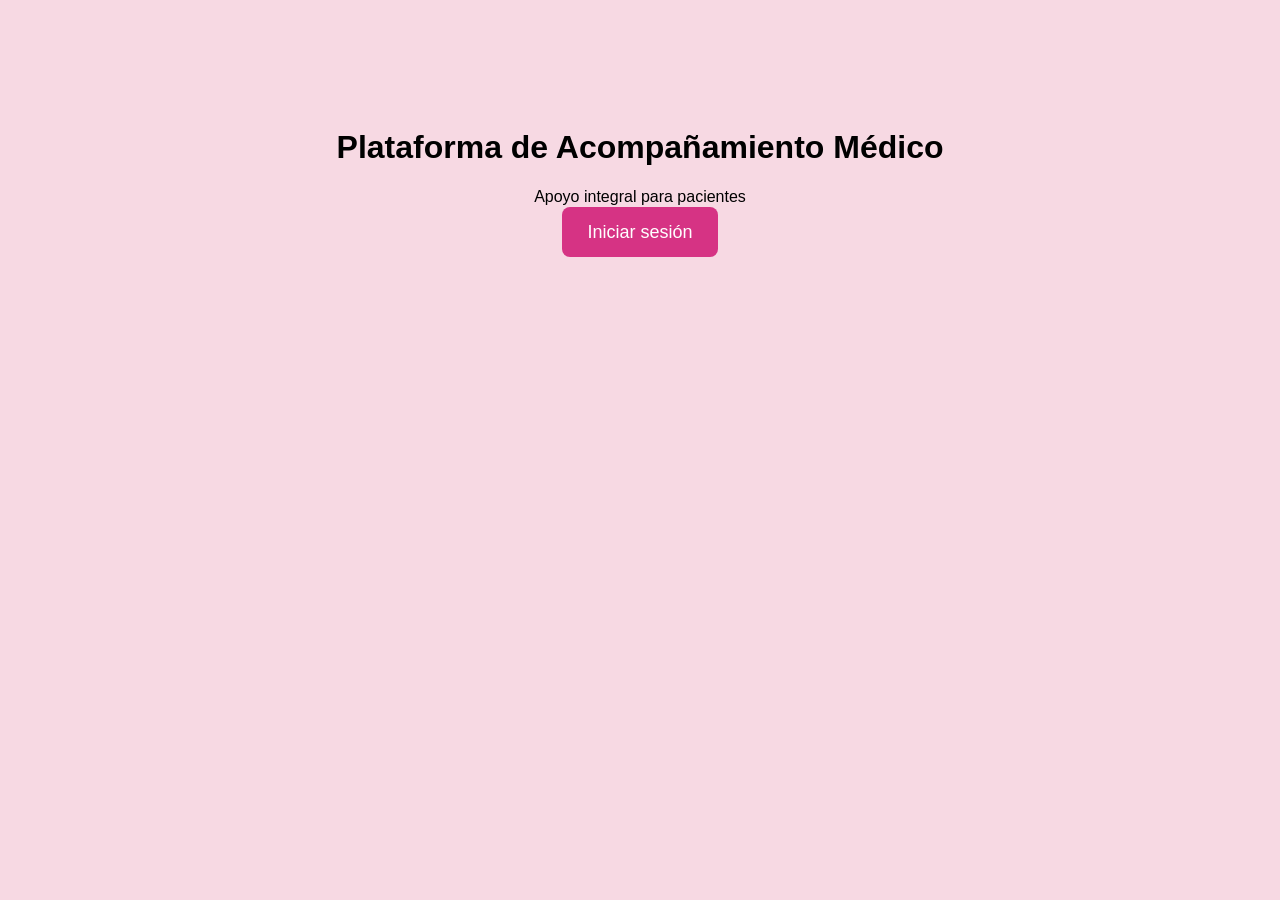
==== src/main/resources/static/index.html @ 8a2eaa22 "Conexión MySQL configurada y modelos agregados" ====
<!DOCTYPE html>
<html lang="es">
<head>
    <meta charset="UTF-8">
    <title>Plataforma de Acompañamiento Médico</title>
    <link rel="stylesheet" href="css/styles.css">
</head>
<body>

    <h1>Plataforma de Acompañamiento Médico</h1>
    <p>Apoyo integral para pacientes</p>

    <a href="login.html" class="btn">Iniciar sesión</a>

</body>
</html>
---- src/main/resources/static/css/styles.css ----
body {
    font-family: Arial, sans-serif;
    background-color: #f7d9e3;
    text-align: center;
    padding-top: 100px;
}

.btn {
    background-color: #d63384;
    color: white;
    padding: 15px 25px;
    text-decoration: none;
    border-radius: 8px;
    font-size: 18px;
}

.menu {
    list-style: none;
    padding: 0;
}

.menu li {
    margin: 15px 0;
}

.menu a {
    text-decoration: none;
    color: #d63384;
    font-size: 20px;
    font-weight: bold;
}

.alert {
    background-color: #fff3cd;
    border: 1px solid #ffeeba;
    padding: 20px;
    border-radius: 6px;
    margin-top: 20px;
}
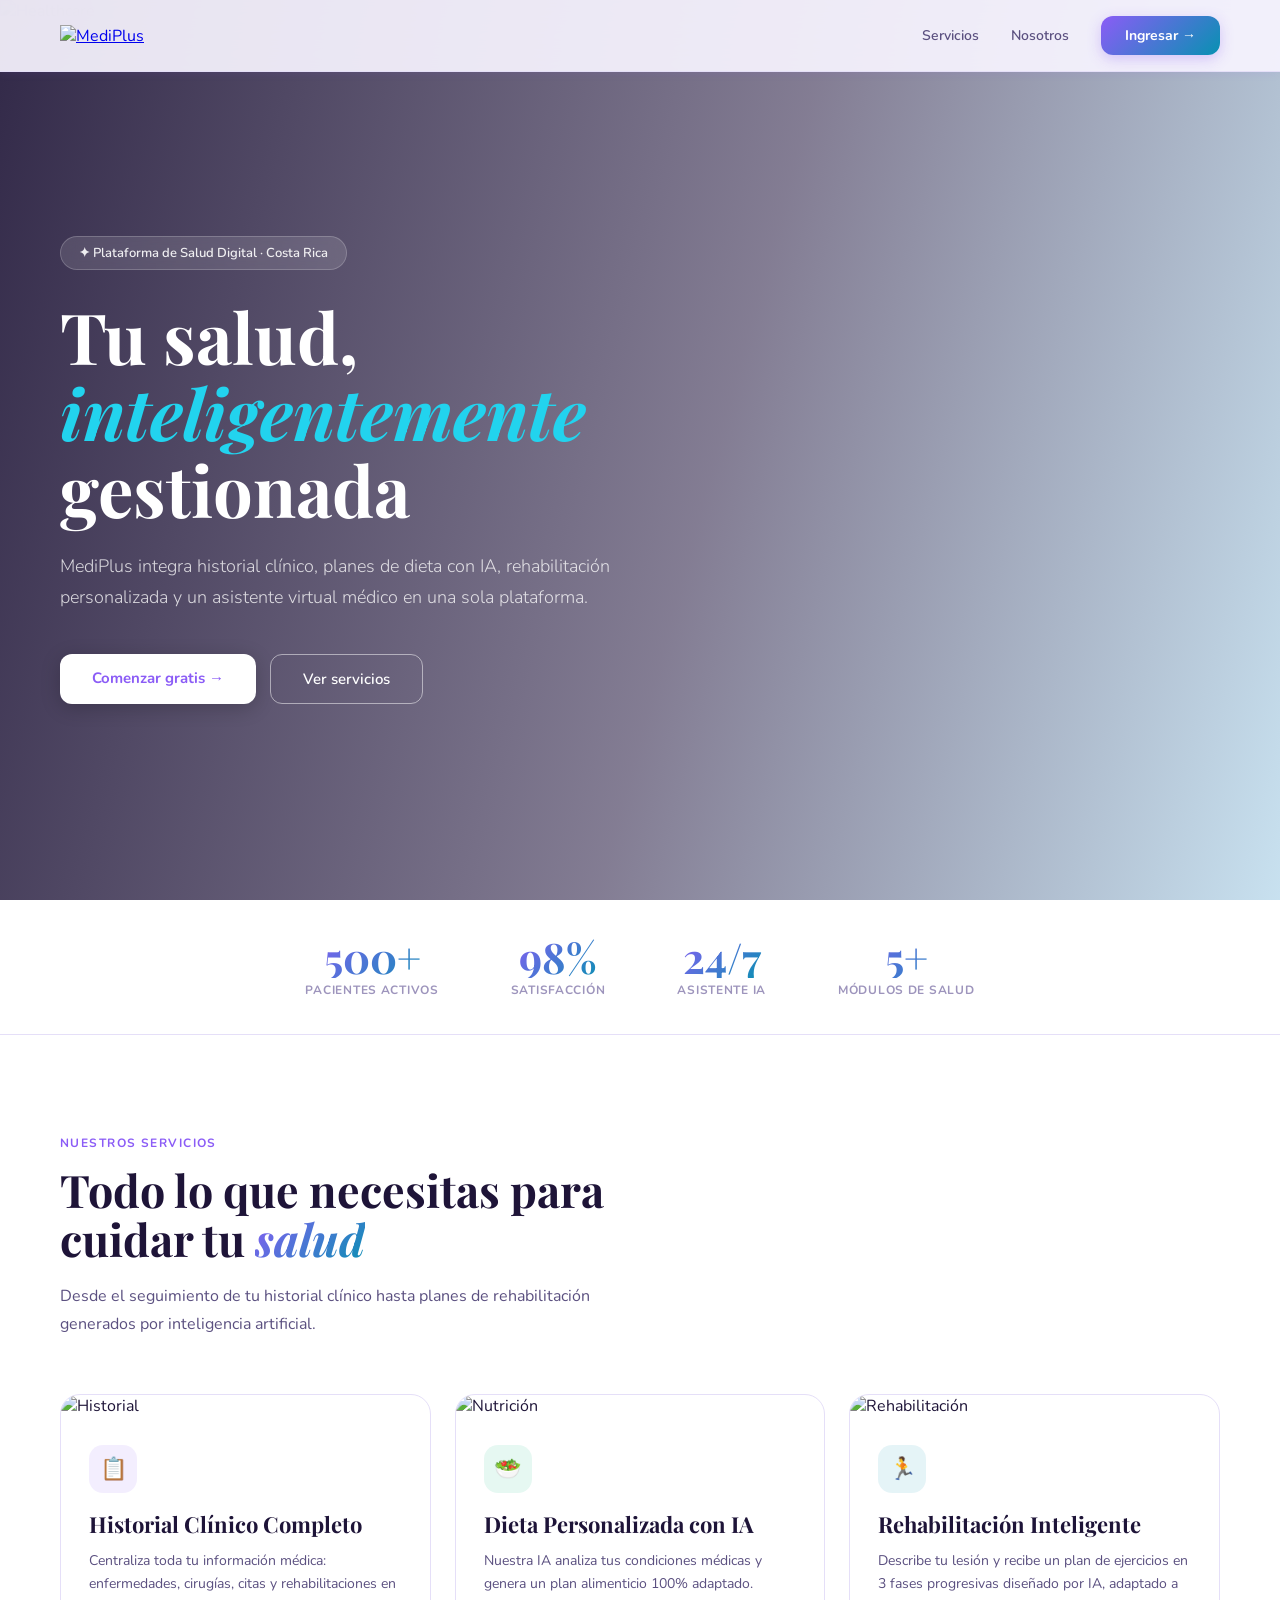
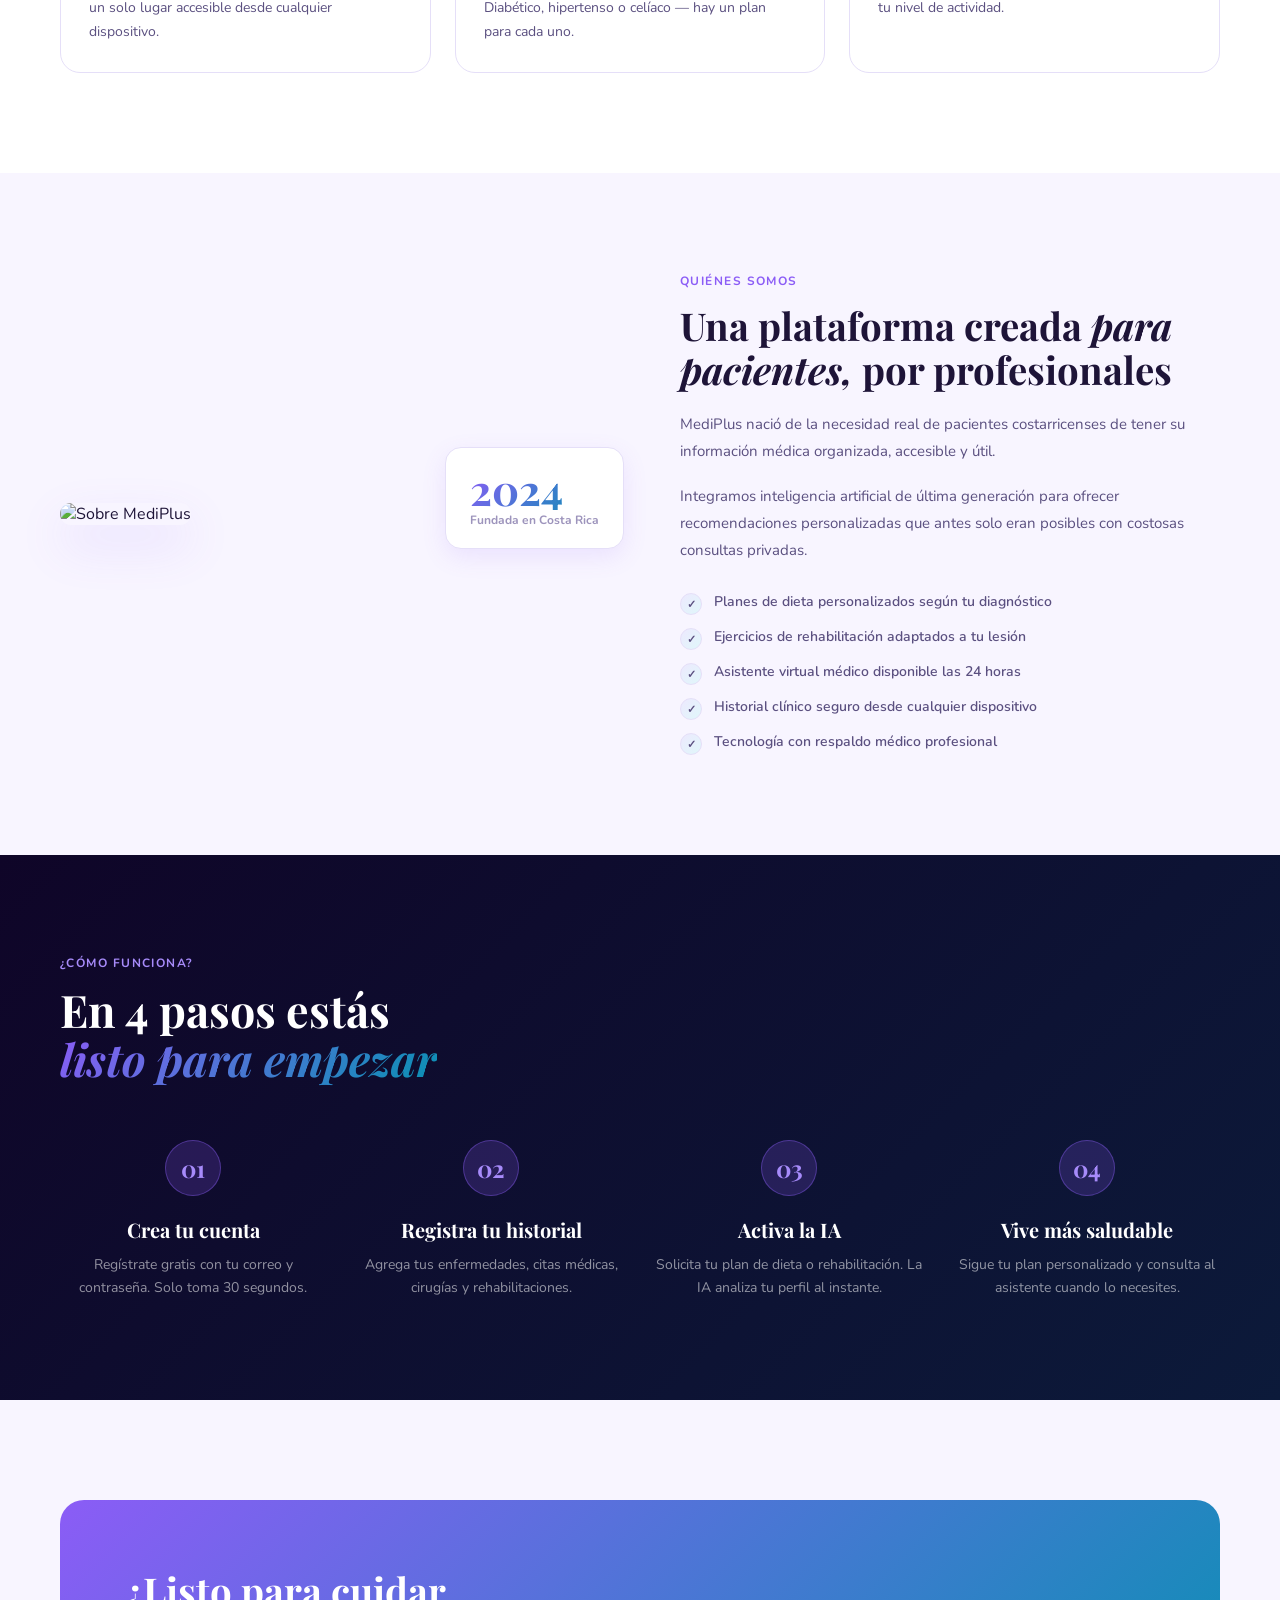
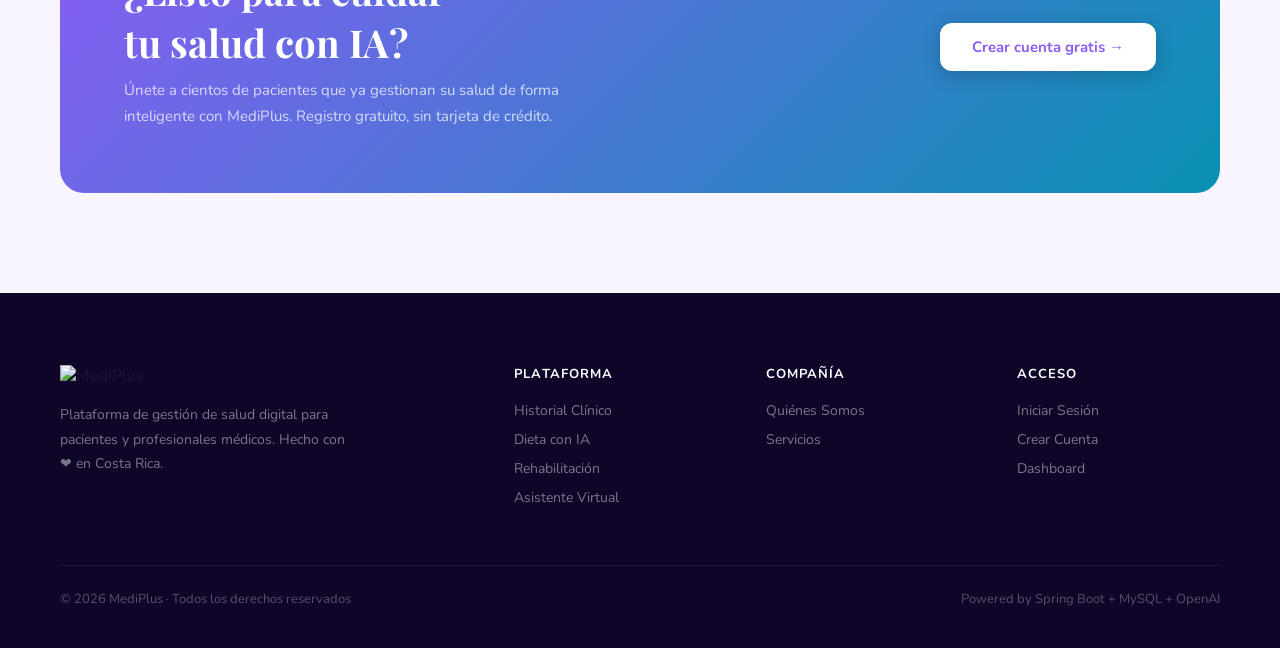
==== commit 76a6d856: "Proyecto" ====
--- a/src/main/resources/static/index.html
+++ b/src/main/resources/static/index.html
@@ -1,16 +1,364 @@
 <!DOCTYPE html>
 <html lang="es">
 <head>
-    <meta charset="UTF-8">
-    <title>Plataforma de Acompañamiento Médico</title>
-    <link rel="stylesheet" href="css/styles.css">
+  <meta charset="UTF-8">
+  <meta name="viewport" content="width=device-width, initial-scale=1.0">
+  <title>MediPlus — Plataforma Médica</title>
+  <link href="https://fonts.googleapis.com/css2?family=Nunito:wght@300;400;500;600;700;800&family=Playfair+Display:ital,wght@0,600;0,700;1,600&display=swap" rel="stylesheet">
+  <style>
+    :root {
+      --purple: #8b5cf6; --purple-light: #a78bfa;
+      --teal: #0891b2; --teal-light: #22d3ee;
+      --pink: #ec4899;
+      --bg: #f8f5ff; --surface: #ffffff; --surface2: #f3f0ff;
+      --border: #e5dff8;
+      --text: #1e1438; --text-soft: #5b5080; --text-muted: #9d94bc;
+      --grad-main: linear-gradient(135deg, #8b5cf6 0%, #0891b2 100%);
+      --grad-soft: linear-gradient(135deg, #ede9fe 0%, #e0f7fa 100%);
+      --shadow-sm: 0 2px 8px rgba(139,92,246,0.08);
+      --shadow-md: 0 8px 24px rgba(139,92,246,0.12);
+      --shadow-lg: 0 20px 48px rgba(139,92,246,0.16);
+    }
+    * { margin: 0; padding: 0; box-sizing: border-box; }
+    body { font-family: 'Nunito', sans-serif; background: var(--bg); color: var(--text); overflow-x: hidden; }
+
+    /* NAV */
+    nav {
+      position: fixed; top: 0; left: 0; right: 0;
+      padding: 0 60px; height: 72px;
+      display: flex; align-items: center; justify-content: space-between;
+      background: rgba(248,245,255,0.92);
+      backdrop-filter: blur(20px);
+      border-bottom: 1px solid var(--border);
+      z-index: 100;
+      box-shadow: var(--shadow-sm);
+    }
+    .nav-logo img { height: 48px; object-fit: contain; }
+    .nav-links { display: flex; align-items: center; gap: 32px; }
+    .nav-link-item { font-size: 14px; font-weight: 600; color: var(--text-soft); text-decoration: none; transition: color 0.2s; }
+    .nav-link-item:hover { color: var(--purple); }
+    .nav-btn {
+      background: var(--grad-main); color: white;
+      padding: 10px 24px; border-radius: 12px;
+      text-decoration: none; font-size: 14px; font-weight: 700;
+      box-shadow: 0 4px 14px rgba(139,92,246,0.3);
+      transition: all 0.2s;
+    }
+    .nav-btn:hover { transform: translateY(-1px); box-shadow: 0 6px 20px rgba(139,92,246,0.4); }
+
+    /* HERO */
+    .hero {
+      position: relative; min-height: 100vh;
+      display: flex; align-items: center;
+      overflow: hidden;
+    }
+    .hero-bg { position: absolute; inset: 0; }
+    .hero-bg img { width: 100%; height: 100%; object-fit: cover; }
+    .hero-bg::after {
+      content: ''; position: absolute; inset: 0;
+      background: linear-gradient(105deg, rgba(15,5,40,0.85) 0%, rgba(15,5,40,0.5) 55%, rgba(8,145,178,0.2) 100%);
+    }
+    .hero-content { position: relative; z-index: 2; padding: 140px 60px 100px; max-width: 760px; }
+    .hero-badge {
+      display: inline-flex; align-items: center; gap: 8px;
+      background: rgba(255,255,255,0.12); border: 1px solid rgba(255,255,255,0.2);
+      backdrop-filter: blur(8px); border-radius: 20px;
+      padding: 7px 18px; font-size: 13px; font-weight: 600;
+      color: rgba(255,255,255,0.9); margin-bottom: 28px;
+    }
+    .hero h1 {
+      font-family: 'Playfair Display', serif;
+      font-size: clamp(44px, 5.5vw, 72px);
+      line-height: 1.08; color: white; margin-bottom: 24px;
+    }
+    .hero h1 em { font-style: italic; color: #22d3ee; }
+    .hero p {
+      font-size: 18px; line-height: 1.75;
+      color: rgba(255,255,255,0.78);
+      max-width: 560px; margin-bottom: 40px; font-weight: 300;
+    }
+    .hero-btns { display: flex; gap: 14px; flex-wrap: wrap; }
+    .btn-white {
+      background: white; color: var(--purple);
+      padding: 14px 32px; border-radius: 12px;
+      font-size: 15px; font-weight: 700;
+      text-decoration: none; display: inline-block;
+      box-shadow: 0 4px 20px rgba(0,0,0,0.2);
+      transition: all 0.2s;
+    }
+    .btn-white:hover { transform: translateY(-2px); box-shadow: 0 8px 28px rgba(0,0,0,0.25); }
+    .btn-outline-white {
+      background: transparent; color: white;
+      padding: 14px 32px; border-radius: 12px;
+      font-size: 15px; font-weight: 600;
+      text-decoration: none; display: inline-block;
+      border: 1.5px solid rgba(255,255,255,0.5);
+      transition: all 0.2s;
+    }
+    .btn-outline-white:hover { background: rgba(255,255,255,0.1); border-color: white; }
+
+    /* TRUST STRIP */
+    .trust {
+      background: white; border-bottom: 1px solid var(--border);
+      padding: 36px 60px;
+      display: flex; justify-content: center; gap: 72px; flex-wrap: wrap;
+    }
+    .trust-item { text-align: center; }
+    .trust-num {
+      font-family: 'Playfair Display', serif; font-size: 42px; font-weight: 700;
+      background: var(--grad-main);
+      -webkit-background-clip: text; -webkit-text-fill-color: transparent; background-clip: text;
+      line-height: 1;
+    }
+    .trust-label { font-size: 12px; font-weight: 700; color: var(--text-muted); margin-top: 4px; text-transform: uppercase; letter-spacing: 0.06em; }
+
+    /* SECTIONS */
+    .section { padding: 100px 60px; }
+    .section-inner { max-width: 1200px; margin: 0 auto; }
+    .eyebrow { font-size: 12px; font-weight: 700; color: var(--purple); text-transform: uppercase; letter-spacing: 0.12em; margin-bottom: 14px; }
+    .section-title { font-family: 'Playfair Display', serif; font-size: clamp(32px, 3.5vw, 50px); line-height: 1.1; margin-bottom: 18px; }
+    .section-title em { font-style: italic; background: var(--grad-main); -webkit-background-clip: text; -webkit-text-fill-color: transparent; background-clip: text; }
+    .section-sub { font-size: 16px; color: var(--text-soft); line-height: 1.75; max-width: 580px; }
+
+    /* SERVICES */
+    .services-grid { display: grid; grid-template-columns: repeat(3,1fr); gap: 24px; margin-top: 56px; }
+    .service-card { background: white; border: 1px solid var(--border); border-radius: 20px; overflow: hidden; transition: all 0.3s; }
+    .service-card:hover { transform: translateY(-6px); box-shadow: var(--shadow-lg); border-color: var(--purple-light); }
+    .service-img { width: 100%; height: 200px; object-fit: cover; }
+    .service-body { padding: 28px; }
+    .service-icon { width: 48px; height: 48px; border-radius: 14px; display: flex; align-items: center; justify-content: center; font-size: 22px; margin-bottom: 16px; }
+    .service-body h3 { font-family: 'Playfair Display', serif; font-size: 22px; margin-bottom: 10px; }
+    .service-body p { font-size: 14px; color: var(--text-soft); line-height: 1.7; }
+
+    /* ABOUT */
+    .about-grid { display: grid; grid-template-columns: 1fr 1fr; gap: 80px; align-items: center; }
+    .about-img-wrap { position: relative; }
+    .about-img { width: 100%; border-radius: 20px; object-fit: cover; height: 520px; box-shadow: var(--shadow-lg); }
+    .about-badge {
+      position: absolute; bottom: -24px; right: -24px;
+      background: white; border: 1px solid var(--border);
+      border-radius: 16px; padding: 20px 24px; box-shadow: var(--shadow-md);
+    }
+    .about-badge-num {
+      font-family: 'Playfair Display', serif; font-size: 42px; font-weight: 700;
+      background: var(--grad-main); -webkit-background-clip: text; -webkit-text-fill-color: transparent; background-clip: text; line-height: 1;
+    }
+    .about-badge-lbl { font-size: 12px; font-weight: 700; color: var(--text-muted); margin-top: 2px; }
+    .about-text h2 { font-family: 'Playfair Display', serif; font-size: clamp(30px, 3vw, 46px); line-height: 1.15; margin-bottom: 20px; }
+    .about-text p { font-size: 15px; color: var(--text-soft); line-height: 1.8; margin-bottom: 18px; }
+    .about-checks { display: flex; flex-direction: column; gap: 12px; margin-top: 28px; }
+    .about-check { display: flex; align-items: flex-start; gap: 12px; font-size: 14px; color: var(--text-soft); font-weight: 600; }
+    .check-dot { width: 22px; height: 22px; border-radius: 50%; background: var(--grad-soft); border: 1px solid var(--border); display: flex; align-items: center; justify-content: center; font-size: 11px; flex-shrink: 0; margin-top: 1px; }
+
+    /* HOW IT WORKS */
+    .how-bg { background: linear-gradient(135deg, #0f0528 0%, #0c1a3a 100%); }
+    .steps { display: grid; grid-template-columns: repeat(4,1fr); gap: 32px; margin-top: 56px; }
+    .step { text-align: center; }
+    .step-num {
+      width: 56px; height: 56px; border-radius: 50%;
+      background: rgba(139,92,246,0.2); border: 1px solid rgba(139,92,246,0.4);
+      display: flex; align-items: center; justify-content: center;
+      font-family: 'Playfair Display', serif; font-size: 24px; font-weight: 700;
+      color: var(--purple-light); margin: 0 auto 20px;
+    }
+    .step h3 { font-family: 'Playfair Display', serif; font-size: 20px; color: white; margin-bottom: 10px; }
+    .step p { font-size: 14px; color: rgba(255,255,255,0.55); line-height: 1.7; }
+
+    /* CTA */
+    .cta-banner {
+      background: var(--grad-main); border-radius: 24px; padding: 64px;
+      display: flex; align-items: center; justify-content: space-between;
+      gap: 40px; flex-wrap: wrap;
+    }
+    .cta-banner h2 { font-family: 'Playfair Display', serif; font-size: clamp(26px, 3vw, 42px); color: white; }
+    .cta-banner p { font-size: 15px; color: rgba(255,255,255,0.75); margin-top: 10px; max-width: 480px; line-height: 1.7; }
+    .btn-cta {
+      background: white; color: var(--purple); padding: 14px 32px;
+      border-radius: 12px; font-size: 15px; font-weight: 700;
+      text-decoration: none; white-space: nowrap;
+      box-shadow: 0 4px 20px rgba(0,0,0,0.2); transition: all 0.2s;
+    }
+    .btn-cta:hover { transform: translateY(-2px); }
+
+    /* FOOTER */
+    .footer { background: #0f0528; padding: 72px 60px 40px; }
+    .footer-grid { display: grid; grid-template-columns: 2fr 1fr 1fr 1fr; gap: 48px; max-width: 1200px; margin: 0 auto; }
+    .footer-brand p { font-size: 14px; color: rgba(255,255,255,0.45); line-height: 1.75; margin-top: 16px; max-width: 300px; }
+    .footer-col h4 { font-size: 13px; font-weight: 700; color: white; margin-bottom: 18px; text-transform: uppercase; letter-spacing: 0.08em; }
+    .footer-col a { display: block; font-size: 14px; color: rgba(255,255,255,0.45); text-decoration: none; margin-bottom: 10px; transition: color 0.2s; }
+    .footer-col a:hover { color: var(--purple-light); }
+    .footer-bottom { max-width: 1200px; margin: 48px auto 0; padding-top: 24px; border-top: 1px solid rgba(255,255,255,0.08); display: flex; justify-content: space-between; align-items: center; flex-wrap: wrap; gap: 12px; }
+    .footer-bottom span { font-size: 13px; color: rgba(255,255,255,0.3); }
+
+    @media (max-width: 900px) {
+      nav { padding: 0 24px; }
+      .section { padding: 60px 24px; }
+      .services-grid, .steps { grid-template-columns: 1fr; }
+      .about-grid { grid-template-columns: 1fr; }
+      .hero-content { padding: 120px 24px 80px; }
+      .trust { padding: 28px 24px; gap: 32px; }
+      .footer-grid { grid-template-columns: 1fr 1fr; gap: 32px; }
+      .footer { padding: 48px 24px 32px; }
+    }
+  </style>
 </head>
 <body>
 
-    <h1>Plataforma de Acompañamiento Médico</h1>
-    <p>Apoyo integral para pacientes</p>
-
-    <a href="login.html" class="btn">Iniciar sesión</a>
+<!-- NAV -->
+<nav>
+  <a href="index.html" class="nav-logo"><img src="img/logo.jpeg" alt="MediPlus"></a>
+  <div class="nav-links">
+    <a href="#servicios" class="nav-link-item">Servicios</a>
+    <a href="#nosotros" class="nav-link-item">Nosotros</a>
+    <a href="login.html" class="nav-btn">Ingresar →</a>
+  </div>
+</nav>
+
+<!-- HERO -->
+<section class="hero">
+  <div class="hero-bg">
+    <img src="https://images.unsplash.com/photo-1631217868264-e5b90bb7e133?w=1400&q=80" alt="Healthcare">
+  </div>
+  <div class="hero-content">
+    <div class="hero-badge">✦ Plataforma de Salud Digital · Costa Rica</div>
+    <h1>Tu salud,<br><em>inteligentemente</em><br>gestionada</h1>
+    <p>MediPlus integra historial clínico, planes de dieta con IA, rehabilitación personalizada y un asistente virtual médico en una sola plataforma.</p>
+    <div class="hero-btns">
+      <a href="login.html" class="btn-white">Comenzar gratis →</a>
+      <a href="#servicios" class="btn-outline-white">Ver servicios</a>
+    </div>
+  </div>
+</section>
+
+<!-- TRUST STRIP -->
+<div class="trust">
+  <div class="trust-item"><div class="trust-num">500+</div><div class="trust-label">Pacientes activos</div></div>
+  <div class="trust-item"><div class="trust-num">98%</div><div class="trust-label">Satisfacción</div></div>
+  <div class="trust-item"><div class="trust-num">24/7</div><div class="trust-label">Asistente IA</div></div>
+  <div class="trust-item"><div class="trust-num">5+</div><div class="trust-label">Módulos de salud</div></div>
+</div>
+
+<!-- SERVICIOS -->
+<section class="section" id="servicios" style="background:white;">
+  <div class="section-inner">
+    <div class="eyebrow">Nuestros Servicios</div>
+    <h2 class="section-title">Todo lo que necesitas para<br>cuidar tu <em>salud</em></h2>
+    <p class="section-sub">Desde el seguimiento de tu historial clínico hasta planes de rehabilitación generados por inteligencia artificial.</p>
+    <div class="services-grid">
+      <div class="service-card">
+        <img src="https://images.unsplash.com/photo-1622253692010-333f2da6031d?w=800&q=80" alt="Historial" class="service-img">
+        <div class="service-body">
+          <div class="service-icon" style="background:rgba(139,92,246,0.1);">📋</div>
+          <h3>Historial Clínico Completo</h3>
+          <p>Centraliza toda tu información médica: enfermedades, cirugías, citas y rehabilitaciones en un solo lugar accesible desde cualquier dispositivo.</p>
+        </div>
+      </div>
+      <div class="service-card">
+        <img src="https://images.unsplash.com/photo-1490645935967-10de6ba17061?w=800&q=80" alt="Nutrición" class="service-img">
+        <div class="service-body">
+          <div class="service-icon" style="background:rgba(16,185,129,0.1);">🥗</div>
+          <h3>Dieta Personalizada con IA</h3>
+          <p>Nuestra IA analiza tus condiciones médicas y genera un plan alimenticio 100% adaptado. Diabético, hipertenso o celíaco — hay un plan para cada uno.</p>
+        </div>
+      </div>
+      <div class="service-card">
+        <img src="https://images.unsplash.com/photo-1571019613454-1cb2f99b2d8b?w=800&q=80" alt="Rehabilitación" class="service-img">
+        <div class="service-body">
+          <div class="service-icon" style="background:rgba(8,145,178,0.1);">🏃</div>
+          <h3>Rehabilitación Inteligente</h3>
+          <p>Describe tu lesión y recibe un plan de ejercicios en 3 fases progresivas diseñado por IA, adaptado a tu nivel de actividad.</p>
+        </div>
+      </div>
+    </div>
+  </div>
+</section>
+
+<!-- NOSOTROS -->
+<section class="section" id="nosotros">
+  <div class="section-inner">
+    <div class="about-grid">
+      <div class="about-img-wrap">
+        <img src="https://images.unsplash.com/photo-1576091160399-112ba8d25d1d?w=900&q=80" alt="Sobre MediPlus" class="about-img">
+        <div class="about-badge">
+          <div class="about-badge-num">2024</div>
+          <div class="about-badge-lbl">Fundada en Costa Rica</div>
+        </div>
+      </div>
+      <div class="about-text">
+        <div class="eyebrow">Quiénes Somos</div>
+        <h2>Una plataforma creada <em>para pacientes,</em> por profesionales</h2>
+        <p>MediPlus nació de la necesidad real de pacientes costarricenses de tener su información médica organizada, accesible y útil.</p>
+        <p>Integramos inteligencia artificial de última generación para ofrecer recomendaciones personalizadas que antes solo eran posibles con costosas consultas privadas.</p>
+        <div class="about-checks">
+          <div class="about-check"><div class="check-dot">✓</div>Planes de dieta personalizados según tu diagnóstico</div>
+          <div class="about-check"><div class="check-dot">✓</div>Ejercicios de rehabilitación adaptados a tu lesión</div>
+          <div class="about-check"><div class="check-dot">✓</div>Asistente virtual médico disponible las 24 horas</div>
+          <div class="about-check"><div class="check-dot">✓</div>Historial clínico seguro desde cualquier dispositivo</div>
+          <div class="about-check"><div class="check-dot">✓</div>Tecnología con respaldo médico profesional</div>
+        </div>
+      </div>
+    </div>
+  </div>
+</section>
+
+<!-- COMO FUNCIONA -->
+<section class="section how-bg">
+  <div class="section-inner">
+    <div class="eyebrow" style="color:#a78bfa;">¿Cómo funciona?</div>
+    <h2 class="section-title" style="color:white;">En 4 pasos estás<br><em>listo para empezar</em></h2>
+    <div class="steps">
+      <div class="step"><div class="step-num">01</div><h3>Crea tu cuenta</h3><p>Regístrate gratis con tu correo y contraseña. Solo toma 30 segundos.</p></div>
+      <div class="step"><div class="step-num">02</div><h3>Registra tu historial</h3><p>Agrega tus enfermedades, citas médicas, cirugías y rehabilitaciones.</p></div>
+      <div class="step"><div class="step-num">03</div><h3>Activa la IA</h3><p>Solicita tu plan de dieta o rehabilitación. La IA analiza tu perfil al instante.</p></div>
+      <div class="step"><div class="step-num">04</div><h3>Vive más saludable</h3><p>Sigue tu plan personalizado y consulta al asistente cuando lo necesites.</p></div>
+    </div>
+  </div>
+</section>
+
+<!-- CTA -->
+<section class="section">
+  <div class="section-inner">
+    <div class="cta-banner">
+      <div>
+        <h2>¿Listo para cuidar<br>tu salud con IA?</h2>
+        <p>Únete a cientos de pacientes que ya gestionan su salud de forma inteligente con MediPlus. Registro gratuito, sin tarjeta de crédito.</p>
+      </div>
+      <a href="login.html" class="btn-cta">Crear cuenta gratis →</a>
+    </div>
+  </div>
+</section>
+
+<!-- FOOTER -->
+<footer class="footer">
+  <div class="footer-grid">
+    <div class="footer-brand">
+      <img src="img/logo.jpeg" alt="MediPlus" style="height:44px;object-fit:contain;">
+      <p>Plataforma de gestión de salud digital para pacientes y profesionales médicos. Hecho con ❤ en Costa Rica.</p>
+    </div>
+    <div class="footer-col">
+      <h4>Plataforma</h4>
+      <a href="dashboard.html">Historial Clínico</a>
+      <a href="nutrition.html">Dieta con IA</a>
+      <a href="rehabilitation.html">Rehabilitación</a>
+      <a href="chat.html">Asistente Virtual</a>
+    </div>
+    <div class="footer-col">
+      <h4>Compañía</h4>
+      <a href="#nosotros">Quiénes Somos</a>
+      <a href="#servicios">Servicios</a>
+    </div>
+    <div class="footer-col">
+      <h4>Acceso</h4>
+      <a href="login.html">Iniciar Sesión</a>
+      <a href="login.html">Crear Cuenta</a>
+      <a href="dashboard.html">Dashboard</a>
+    </div>
+  </div>
+  <div class="footer-bottom">
+    <span>© 2026 MediPlus · Todos los derechos reservados</span>
+    <span>Powered by Spring Boot + MySQL + OpenAI</span>
+  </div>
+</footer>
 
 </body>
 </html>
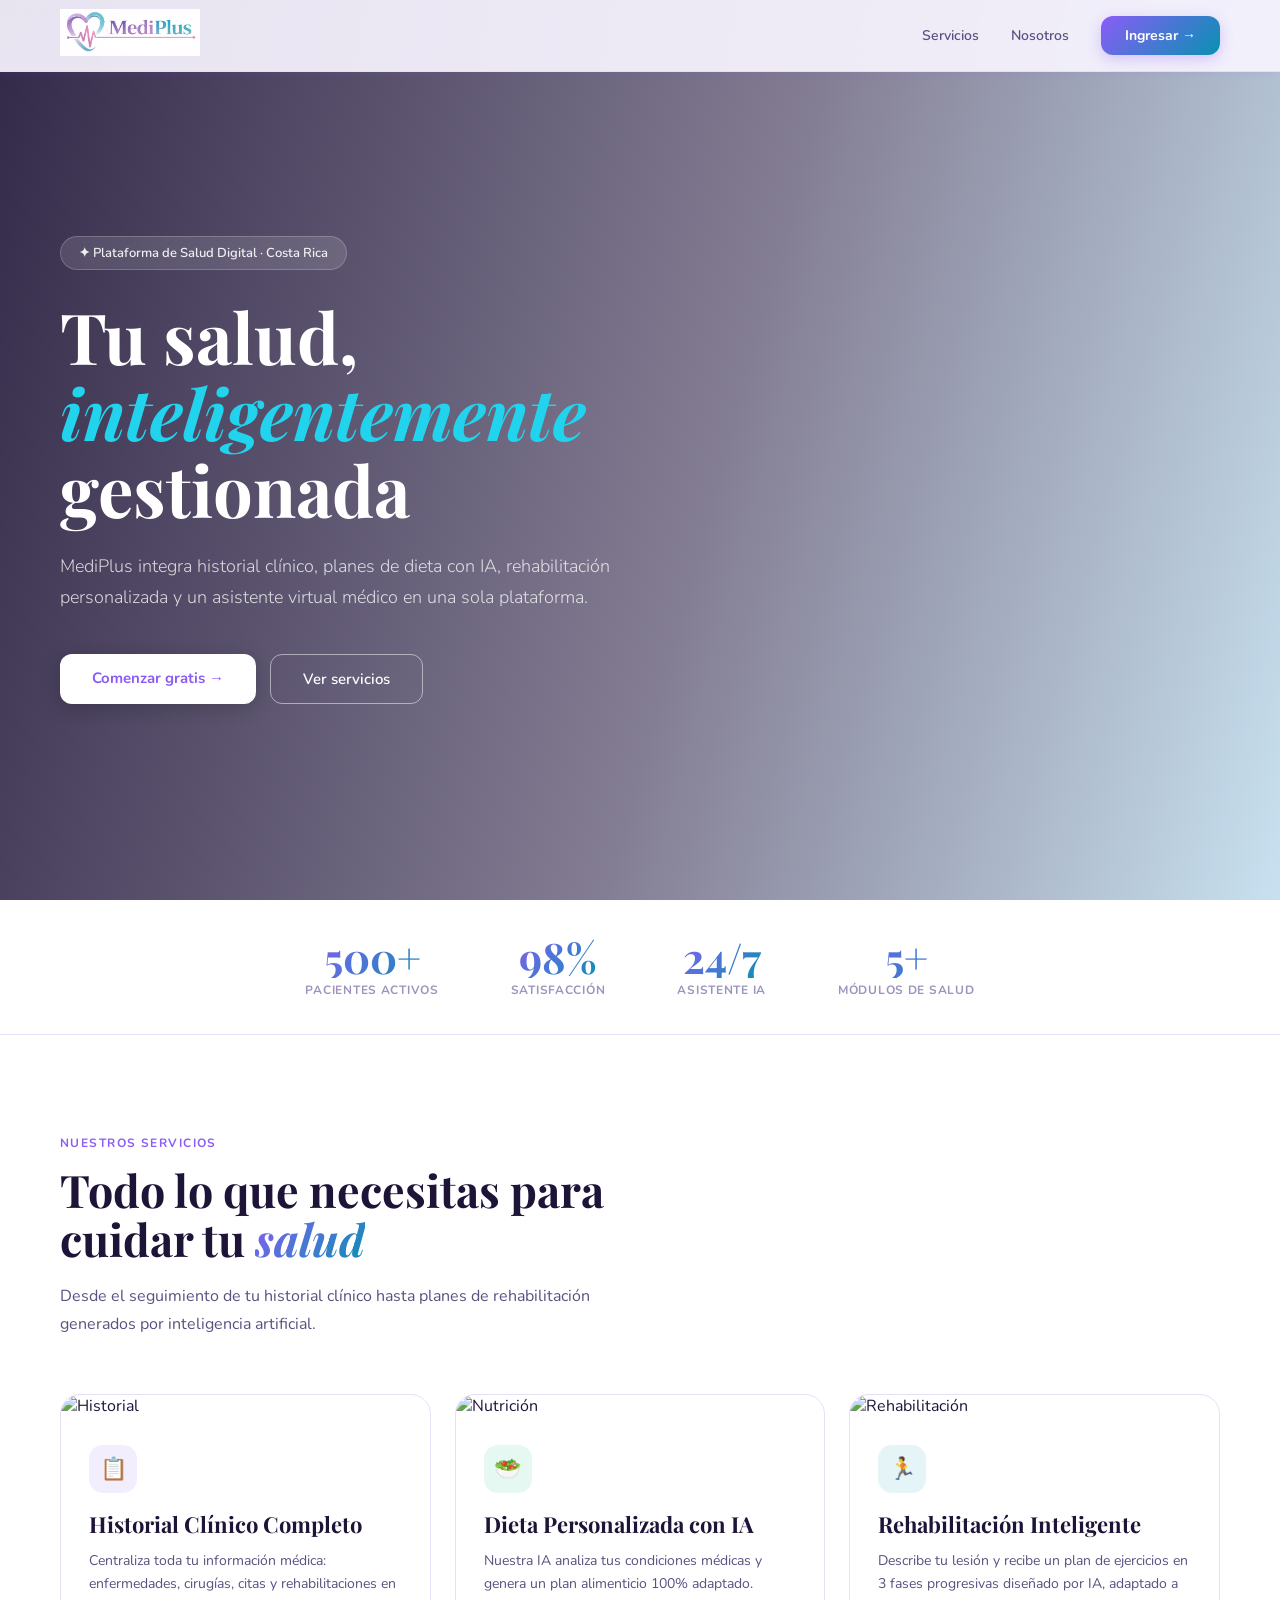
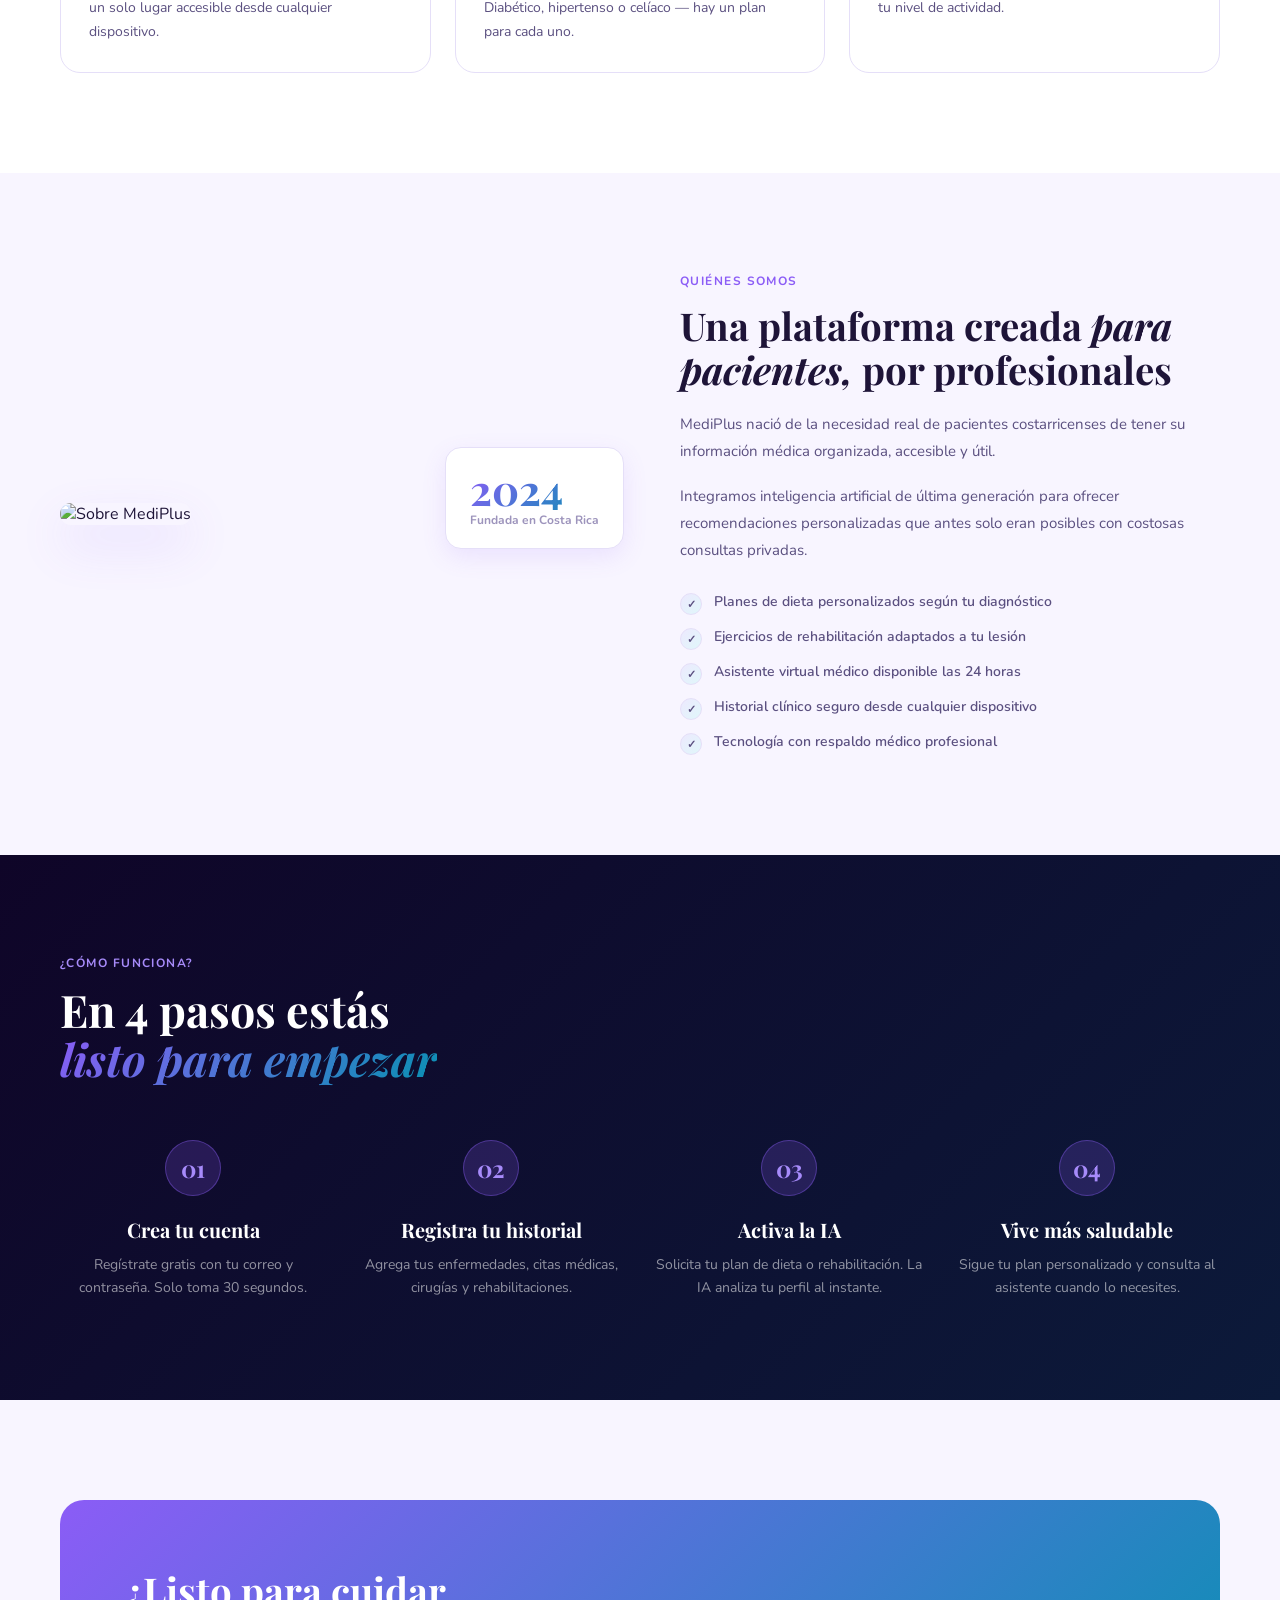
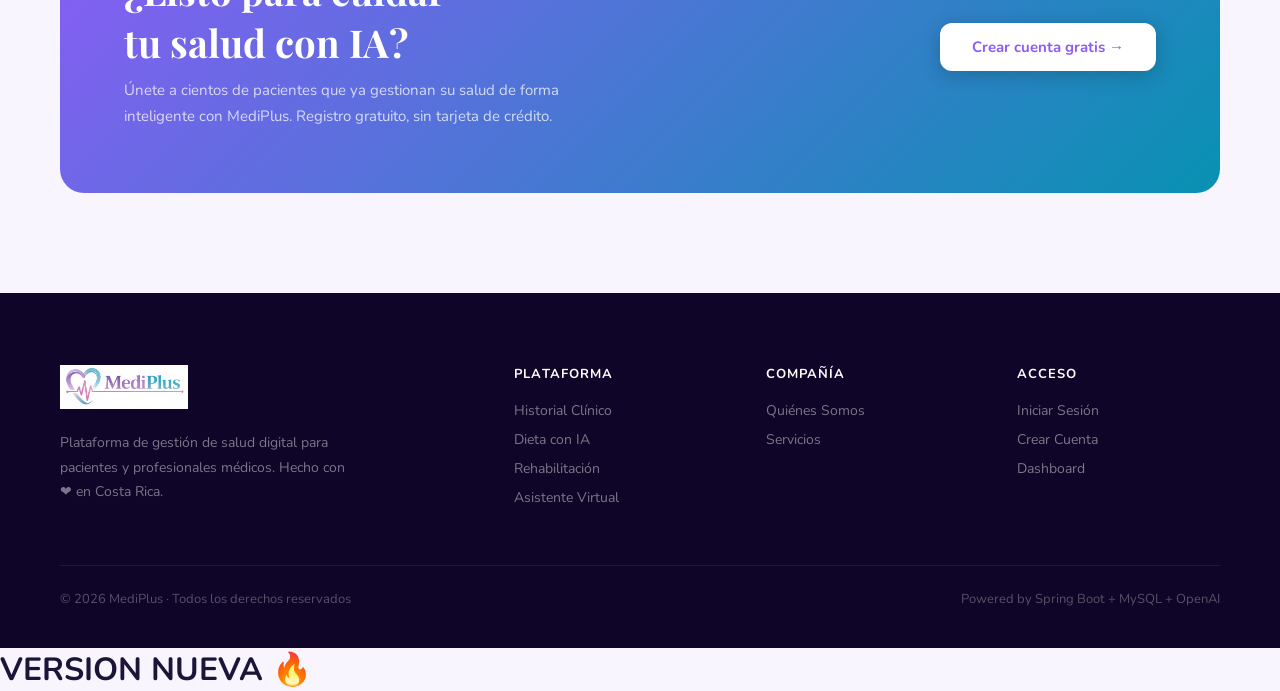
==== commit 38c5e61e: "force update html" ====
--- a/src/main/resources/static/index.html
+++ b/src/main/resources/static/index.html
@@ -361,4 +361,6 @@
 </footer>
 
 </body>
-</html>+</html>
+
+<h1>VERSION NUEVA 🔥</h1>
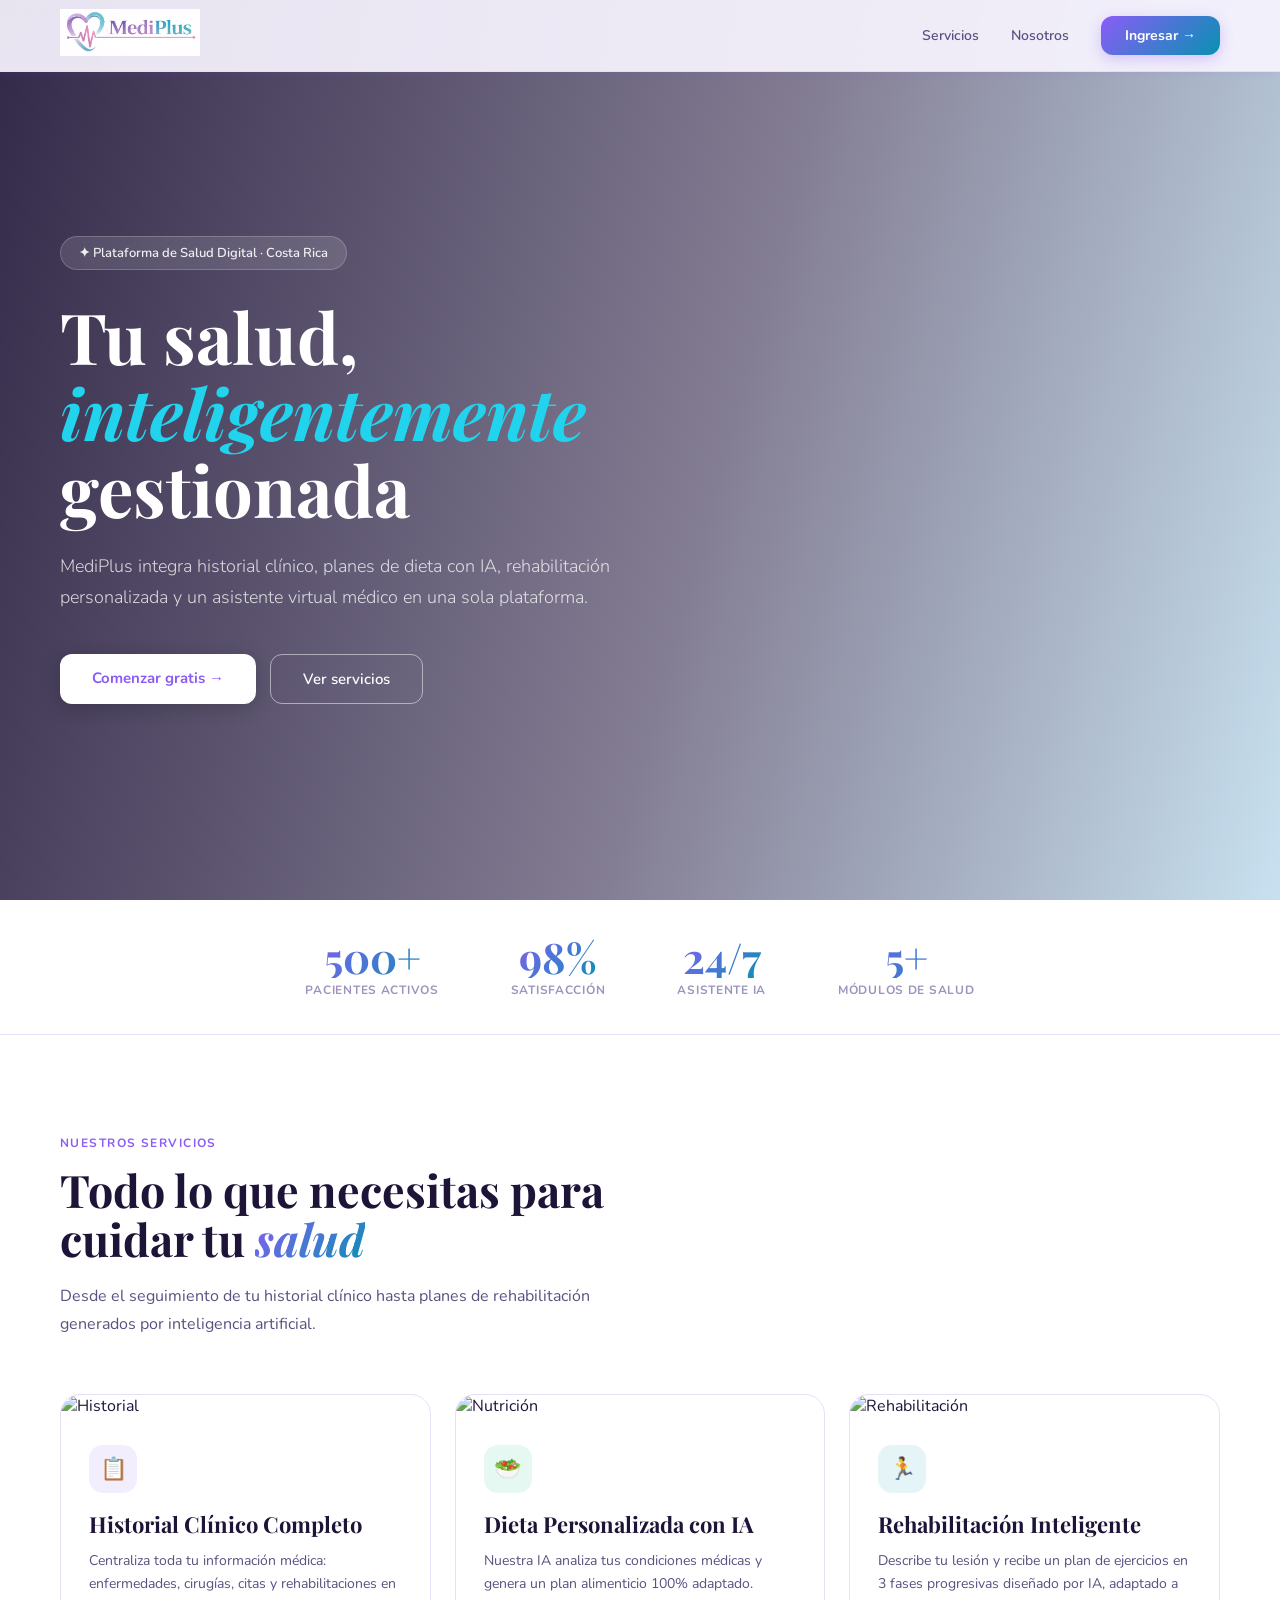
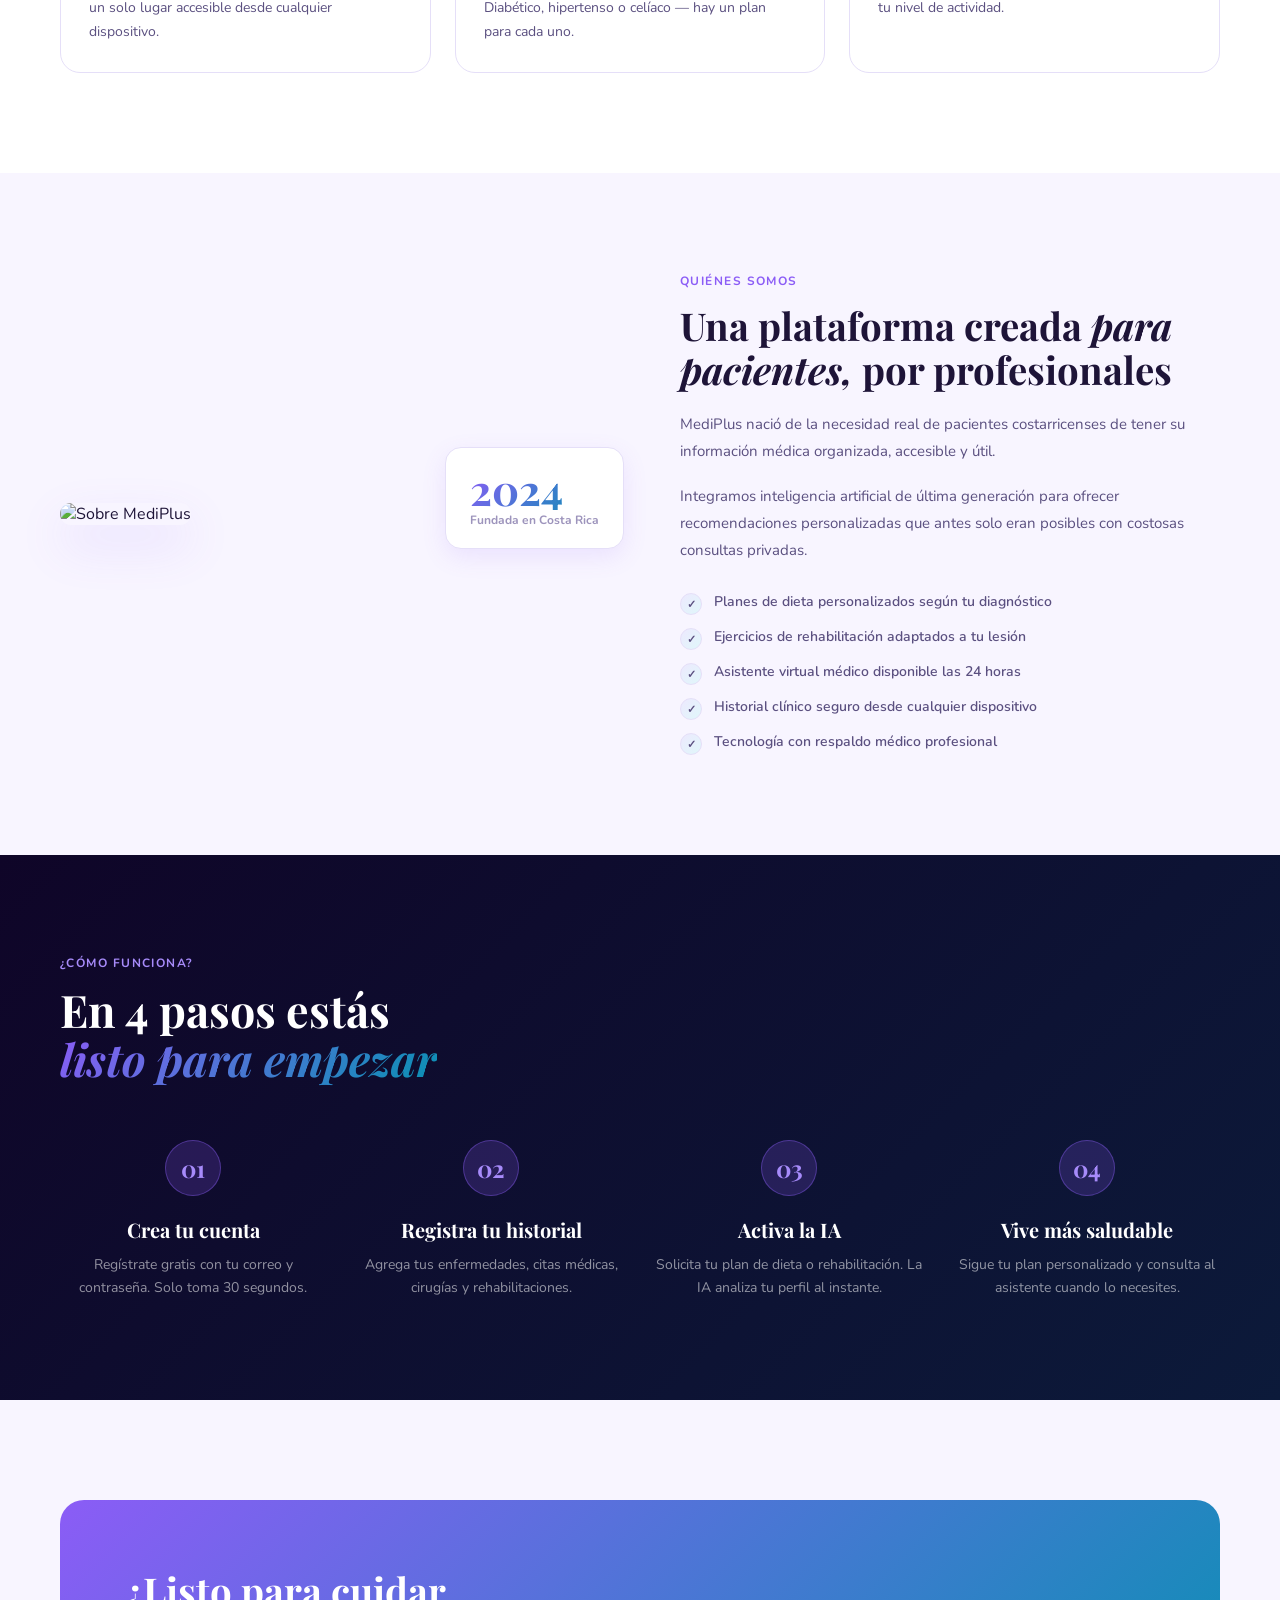
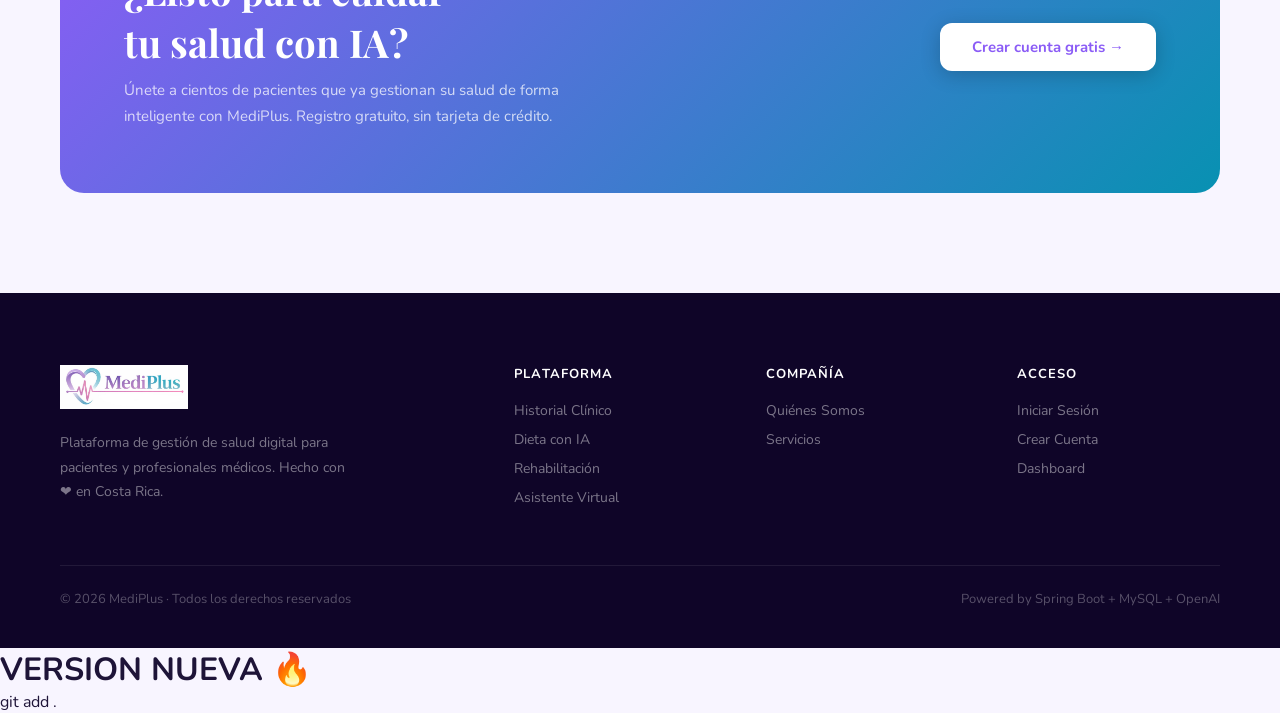
==== commit caa438ce: "update" ====
--- a/src/main/resources/static/index.html
+++ b/src/main/resources/static/index.html
@@ -363,4 +363,4 @@
 </body>
 </html>
 
-<h1>VERSION NUEVA 🔥</h1>+<h1>VERSION NUEVA 🔥</h1>git add .
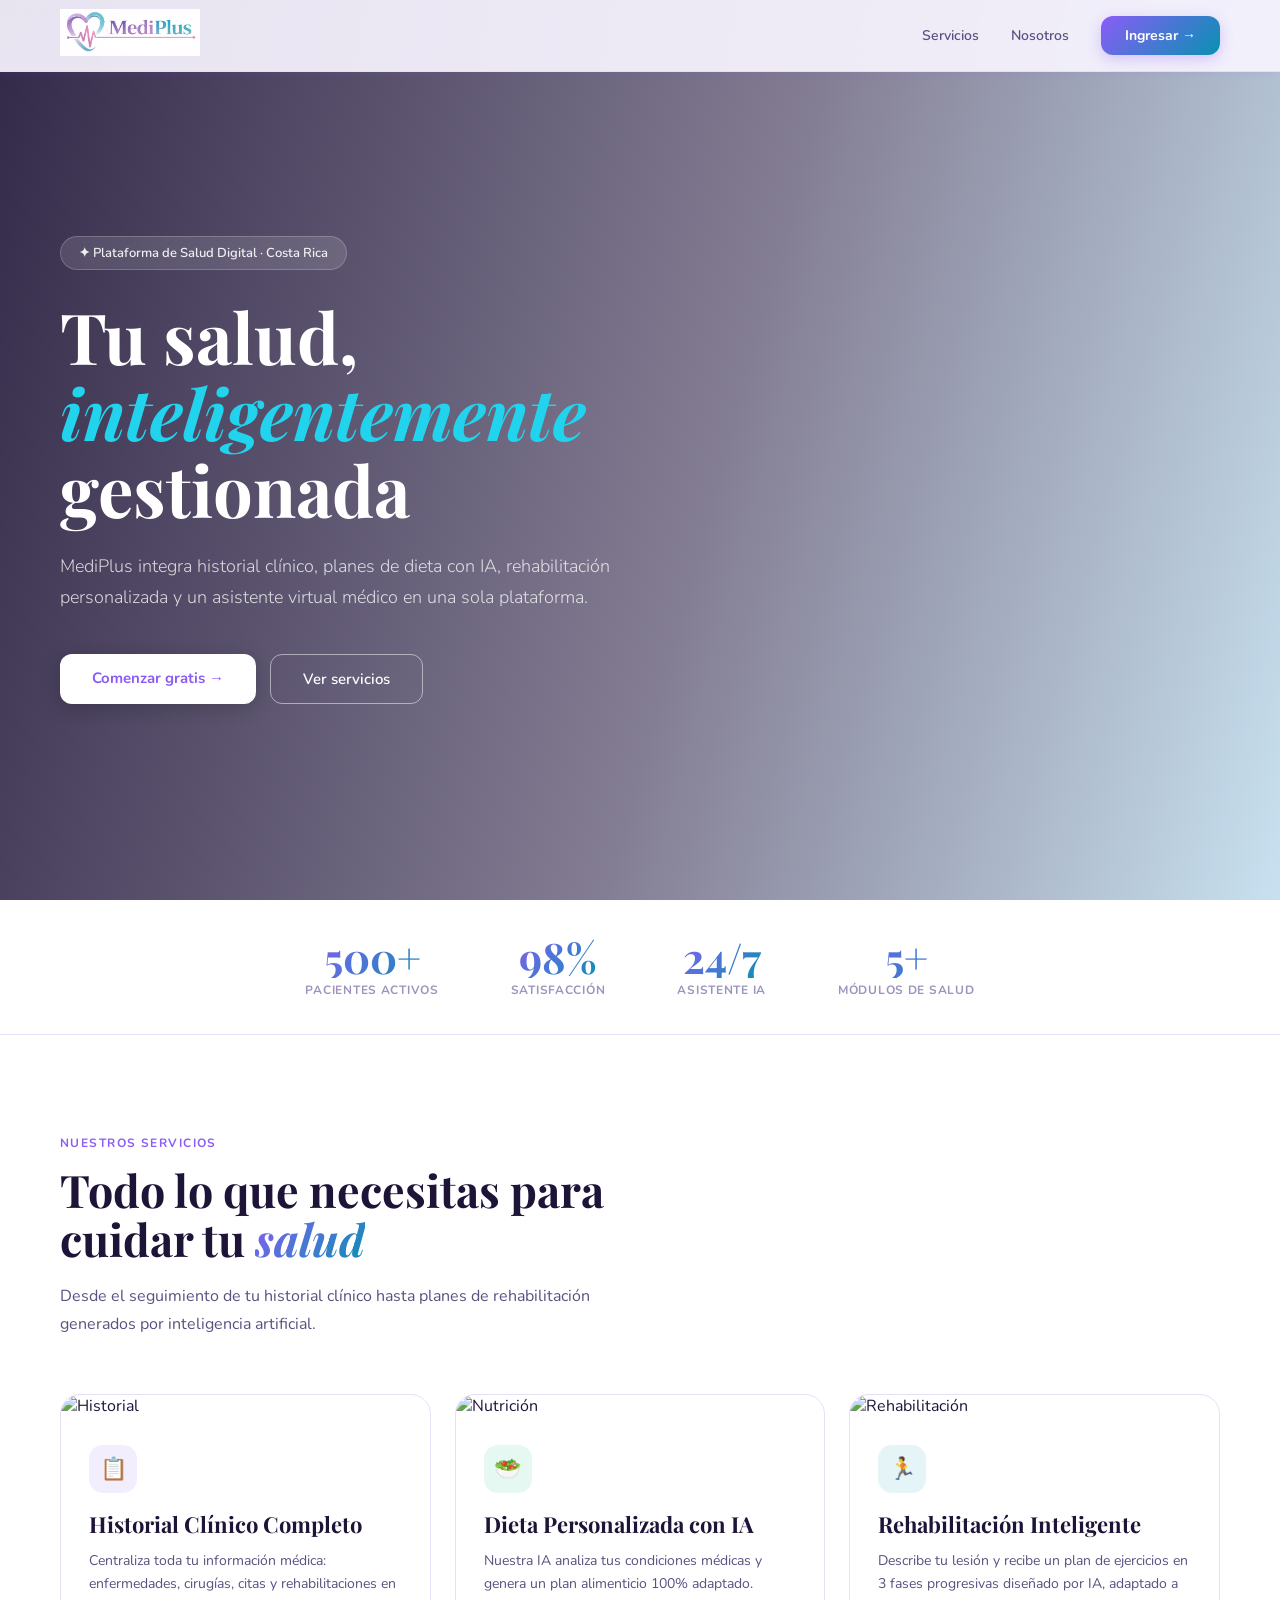
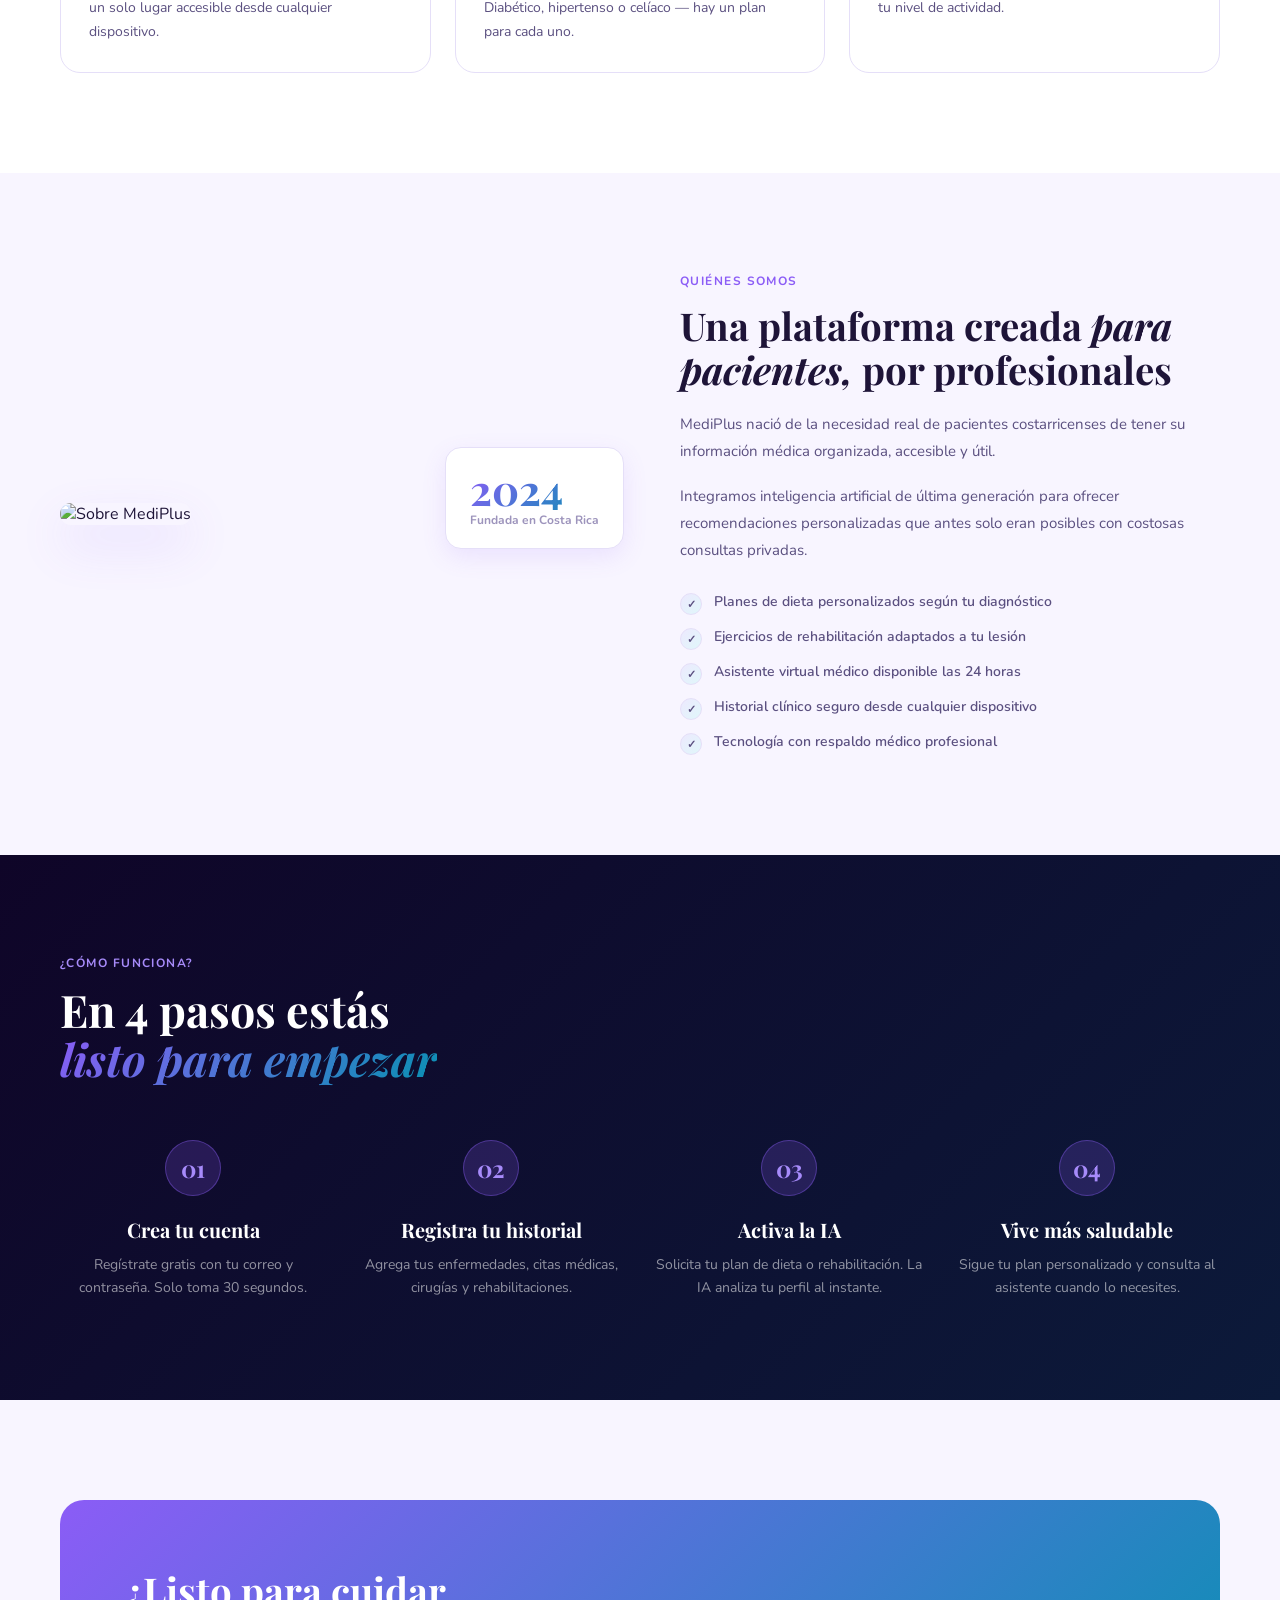
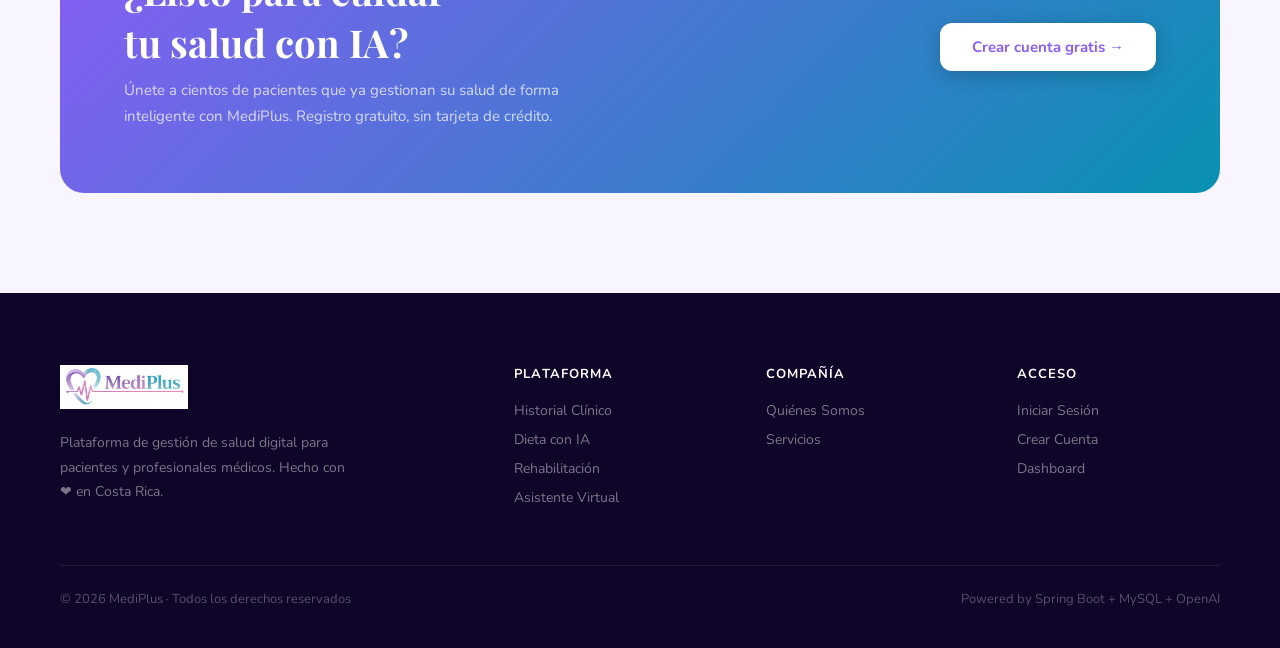
==== commit 2c9fa9bb: "update" ====
--- a/src/main/resources/static/index.html
+++ b/src/main/resources/static/index.html
@@ -363,4 +363,3 @@
 </body>
 </html>
 
-<h1>VERSION NUEVA 🔥</h1>git add .
